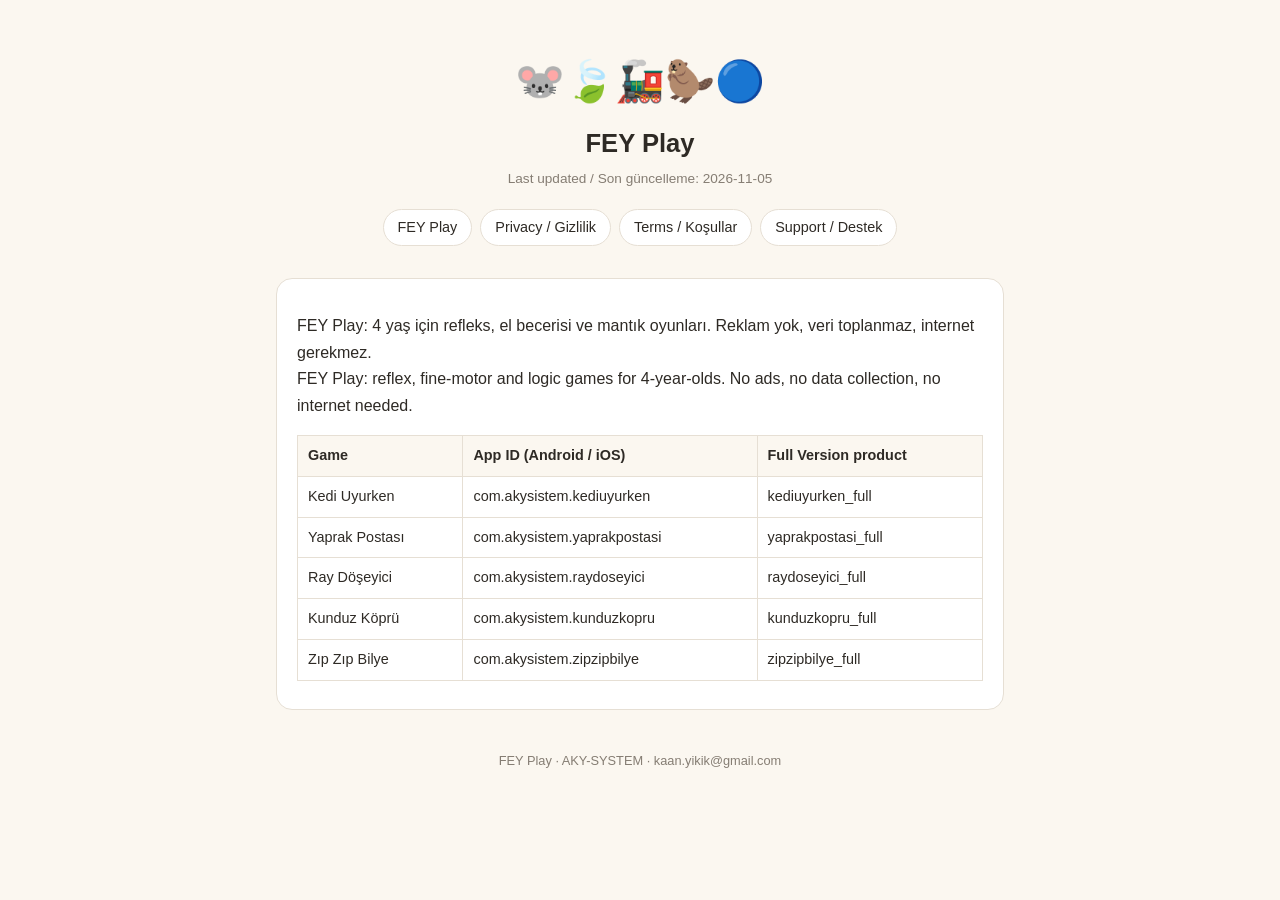
==== index.html @ 4c023dab "FEY Play gizlilik, kullanım koşulları ve destek sayfaları Co-Authored-By: Claude Opus 5.5 <noreply@a" ====
<!DOCTYPE html>
<html lang="tr"><head><meta charset="UTF-8"><meta name="viewport" content="width=device-width, initial-scale=1.0">
<title>FEY Play</title><link rel="stylesheet" href="style.css"></head><body><div class="wrap">
<header><div class="logo">🐭🍃🚂🦫🔵</div><h1>FEY Play</h1><div class="updated">Last updated / Son güncelleme: 2026-11-05</div>
<nav><a href="index.html">FEY Play</a><a href="privacy.html">Privacy / Gizlilik</a><a href="terms.html">Terms / Koşullar</a><a href="support.html">Support / Destek</a></nav></header>
<section class="card"><p>FEY Play: 4 yaş için refleks, el becerisi ve mantık oyunları. Reklam yok, veri toplanmaz, internet gerekmez.<br>FEY Play: reflex, fine-motor and logic games for 4-year-olds. No ads, no data collection, no internet needed.</p>
<table><tr><th>Game</th><th>App ID (Android / iOS)</th><th>Full Version product</th></tr>
<tr><td>Kedi Uyurken</td><td>com.akysistem.kediuyurken</td><td>kediuyurken_full</td></tr>
<tr><td>Yaprak Postası</td><td>com.akysistem.yaprakpostasi</td><td>yaprakpostasi_full</td></tr>
<tr><td>Ray Döşeyici</td><td>com.akysistem.raydoseyici</td><td>raydoseyici_full</td></tr>
<tr><td>Kunduz Köprü</td><td>com.akysistem.kunduzkopru</td><td>kunduzkopru_full</td></tr>
<tr><td>Zıp Zıp Bilye</td><td>com.akysistem.zipzipbilye</td><td>zipzipbilye_full</td></tr></table></section>
<div class="footer">FEY Play · AKY-SYSTEM · kaan.yikik@gmail.com</div></div></body></html>
---- style.css ----
:root{--bg:#FBF7F0;--surface:#fff;--text:#2E2A25;--muted:#857D73;--accent:#F2B45A;--border:#E6DFD4;--link:#B0651B}
@media (prefers-color-scheme:dark){:root{--bg:#1D1B18;--surface:#26231F;--text:#EFE9E0;--muted:#A69D91;--border:#3A352F;--link:#F2B45A}}
*{box-sizing:border-box}body{margin:0;font-family:-apple-system,BlinkMacSystemFont,"Segoe UI",Roboto,sans-serif;background:var(--bg);color:var(--text);line-height:1.65}
.wrap{max-width:760px;margin:0 auto;padding:32px 16px 80px}header{text-align:center;padding:16px 0 8px}.logo{font-size:40px}
h1{font-size:1.6rem;margin:8px 0 4px}.updated{color:var(--muted);font-size:.85rem}
nav{display:flex;flex-wrap:wrap;gap:8px;justify-content:center;margin:18px 0 8px}
nav a{text-decoration:none;color:var(--text);background:var(--surface);border:1px solid var(--border);border-radius:20px;padding:6px 14px;font-size:.9rem}
section.card{background:var(--surface);border:1px solid var(--border);border-radius:16px;padding:18px 20px;margin:16px 0}
h2{font-size:1.15rem;margin:28px 0 8px;border-bottom:3px solid var(--accent);padding-bottom:6px;display:inline-block}
h3{font-size:1rem;margin:18px 0 6px}table{width:100%;border-collapse:collapse;margin:10px 0;font-size:.9rem}
th,td{text-align:left;padding:8px 10px;border:1px solid var(--border);vertical-align:top}th{background:var(--bg)}
a{color:var(--link)}.footer{text-align:center;color:var(--muted);font-size:.8rem;margin-top:40px}
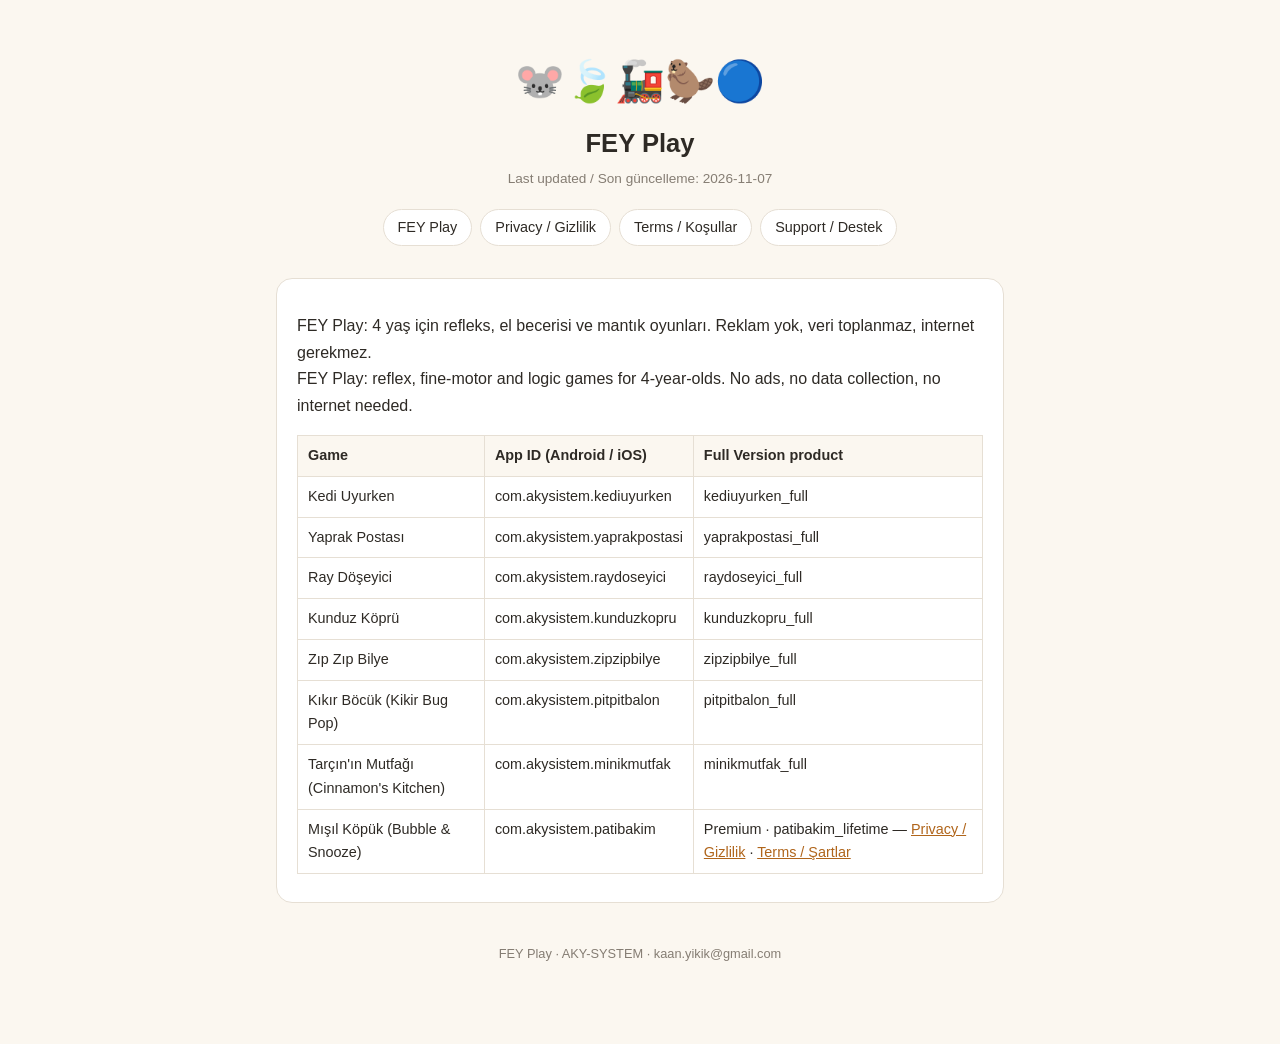
==== commit f2362ff5: "Yasal sayfalar: Kıkır Böcük ve Tarçın'ın Mutfağı kapsamı, ebeveyn kapısı tarifi Co-Authored-By: Clau" ====
--- a/index.html
+++ b/index.html
@@ -1,7 +1,7 @@
 <!DOCTYPE html>
 <html lang="tr"><head><meta charset="UTF-8"><meta name="viewport" content="width=device-width, initial-scale=1.0">
 <title>FEY Play</title><link rel="stylesheet" href="style.css"></head><body><div class="wrap">
-<header><div class="logo">🐭🍃🚂🦫🔵</div><h1>FEY Play</h1><div class="updated">Last updated / Son güncelleme: 2026-11-05</div>
+<header><div class="logo">🐭🍃🚂🦫🔵</div><h1>FEY Play</h1><div class="updated">Last updated / Son güncelleme: 2026-11-07</div>
 <nav><a href="index.html">FEY Play</a><a href="privacy.html">Privacy / Gizlilik</a><a href="terms.html">Terms / Koşullar</a><a href="support.html">Support / Destek</a></nav></header>
 <section class="card"><p>FEY Play: 4 yaş için refleks, el becerisi ve mantık oyunları. Reklam yok, veri toplanmaz, internet gerekmez.<br>FEY Play: reflex, fine-motor and logic games for 4-year-olds. No ads, no data collection, no internet needed.</p>
 <table><tr><th>Game</th><th>App ID (Android / iOS)</th><th>Full Version product</th></tr>
@@ -9,5 +9,8 @@
 <tr><td>Yaprak Postası</td><td>com.akysistem.yaprakpostasi</td><td>yaprakpostasi_full</td></tr>
 <tr><td>Ray Döşeyici</td><td>com.akysistem.raydoseyici</td><td>raydoseyici_full</td></tr>
 <tr><td>Kunduz Köprü</td><td>com.akysistem.kunduzkopru</td><td>kunduzkopru_full</td></tr>
-<tr><td>Zıp Zıp Bilye</td><td>com.akysistem.zipzipbilye</td><td>zipzipbilye_full</td></tr></table></section>
+<tr><td>Zıp Zıp Bilye</td><td>com.akysistem.zipzipbilye</td><td>zipzipbilye_full</td></tr>
+<tr><td>Kıkır Böcük (Kikir Bug Pop)</td><td>com.akysistem.pitpitbalon</td><td>pitpitbalon_full</td></tr>
+<tr><td>Tarçın'ın Mutfağı (Cinnamon's Kitchen)</td><td>com.akysistem.minikmutfak</td><td>minikmutfak_full</td></tr>
+<tr><td>Mışıl Köpük (Bubble &amp; Snooze)</td><td>com.akysistem.patibakim</td><td>Premium · patibakim_lifetime — <a href="privacy-misil-kopuk.html">Privacy / Gizlilik</a> · <a href="terms-misil-kopuk.html">Terms / Şartlar</a></td></tr></table></section>
 <div class="footer">FEY Play · AKY-SYSTEM · kaan.yikik@gmail.com</div></div></body></html>
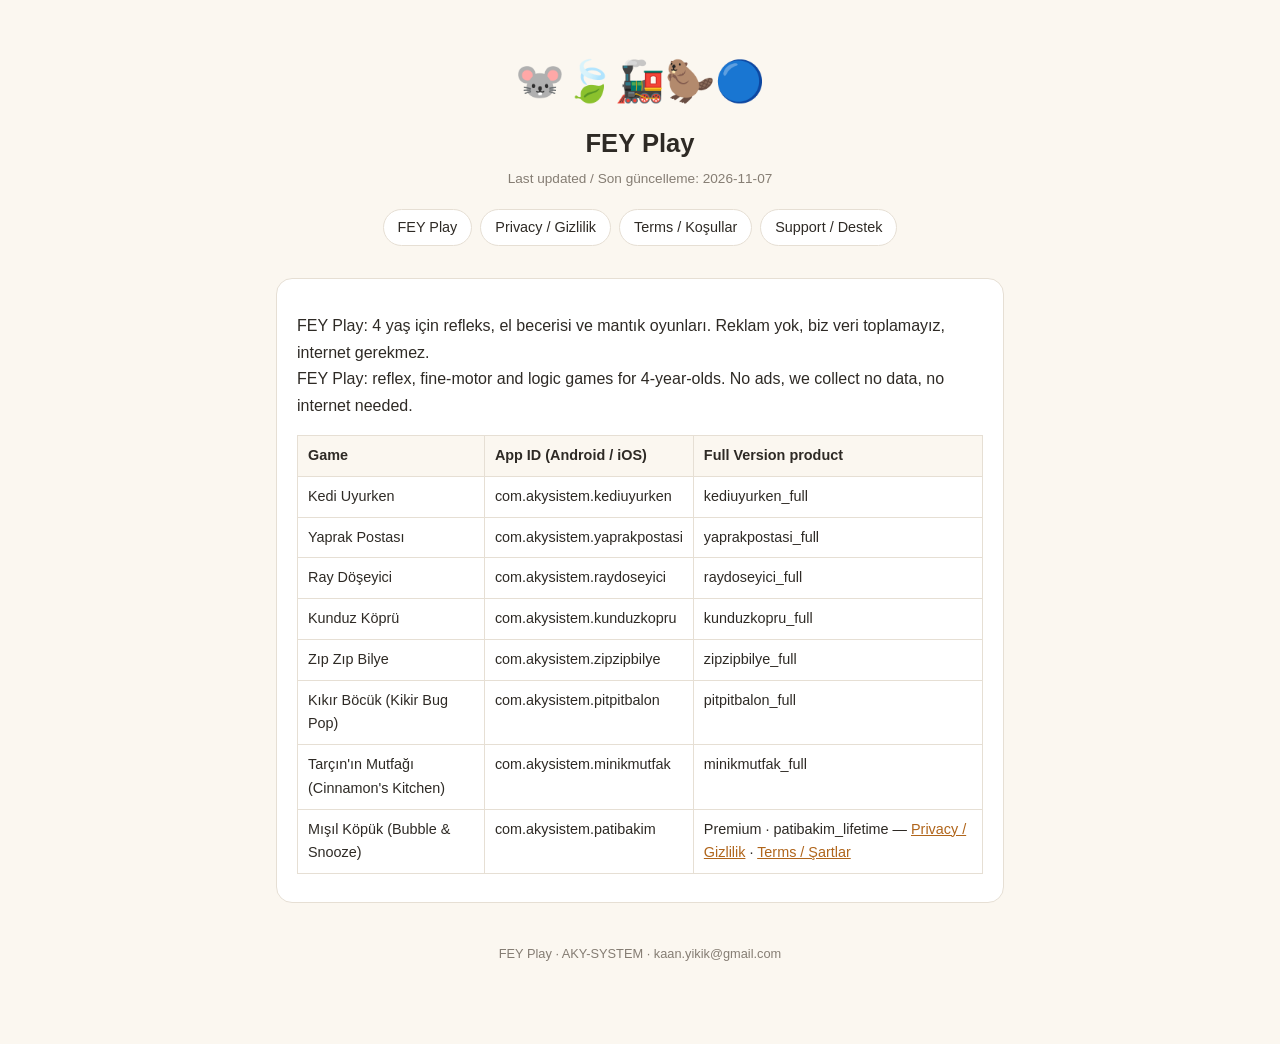
==== commit cab06a2e: "Gizlilik: Android'de Google Play Faturalandırma'nın kendi tanılaması açıklandı (Y-2) Co-Authored-By:" ====
--- a/index.html
+++ b/index.html
@@ -3,7 +3,7 @@
 <title>FEY Play</title><link rel="stylesheet" href="style.css"></head><body><div class="wrap">
 <header><div class="logo">🐭🍃🚂🦫🔵</div><h1>FEY Play</h1><div class="updated">Last updated / Son güncelleme: 2026-11-07</div>
 <nav><a href="index.html">FEY Play</a><a href="privacy.html">Privacy / Gizlilik</a><a href="terms.html">Terms / Koşullar</a><a href="support.html">Support / Destek</a></nav></header>
-<section class="card"><p>FEY Play: 4 yaş için refleks, el becerisi ve mantık oyunları. Reklam yok, veri toplanmaz, internet gerekmez.<br>FEY Play: reflex, fine-motor and logic games for 4-year-olds. No ads, no data collection, no internet needed.</p>
+<section class="card"><p>FEY Play: 4 yaş için refleks, el becerisi ve mantık oyunları. Reklam yok, biz veri toplamayız, internet gerekmez.<br>FEY Play: reflex, fine-motor and logic games for 4-year-olds. No ads, we collect no data, no internet needed.</p>
 <table><tr><th>Game</th><th>App ID (Android / iOS)</th><th>Full Version product</th></tr>
 <tr><td>Kedi Uyurken</td><td>com.akysistem.kediuyurken</td><td>kediuyurken_full</td></tr>
 <tr><td>Yaprak Postası</td><td>com.akysistem.yaprakpostasi</td><td>yaprakpostasi_full</td></tr>
